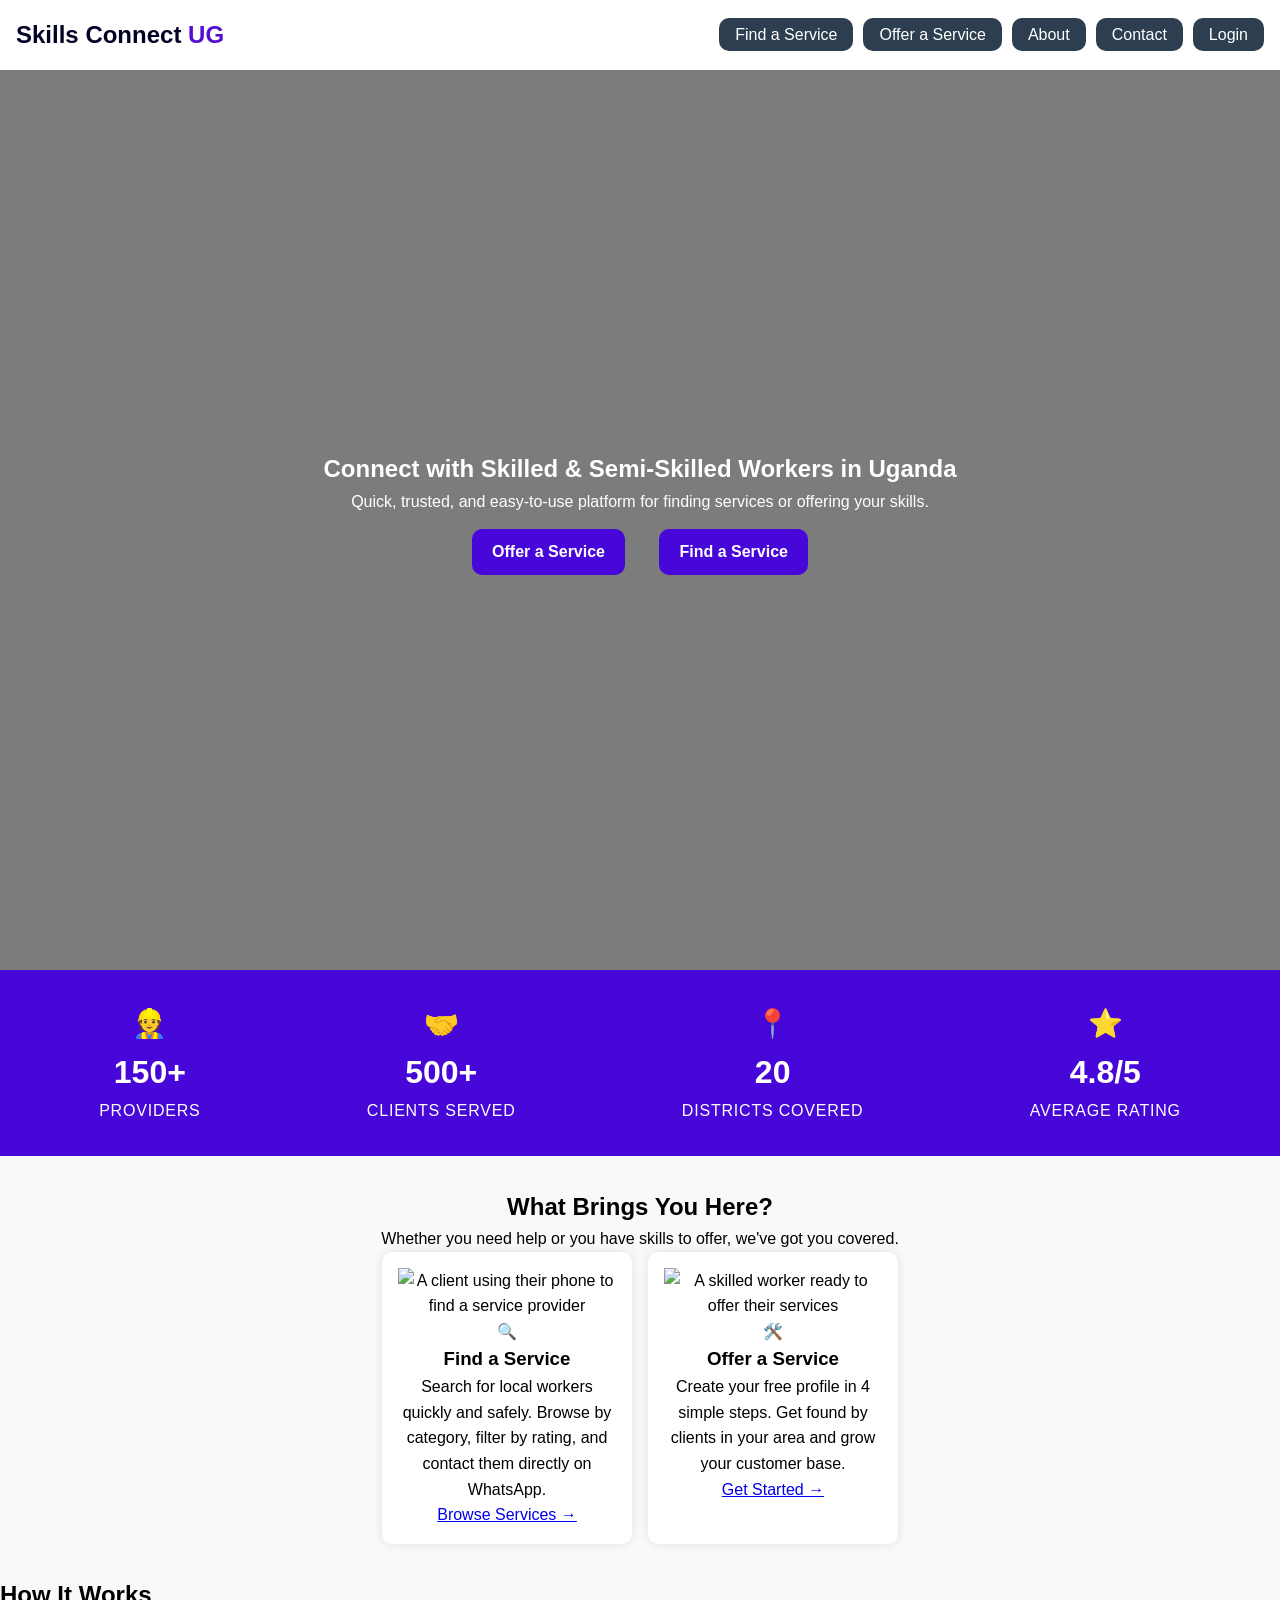
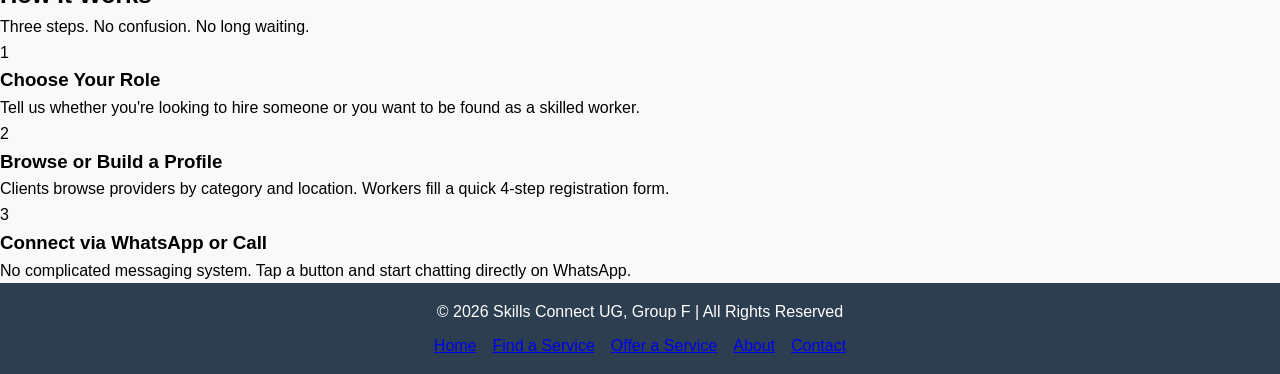
==== index.html @ 14176a13 "initial commit" ====
<!--this tells the browser, that we're using html 5-->
<!DOCTYPE html>

<!--this deals with the language-->
<html lang="en">


<!--this is the head section, it covers the instructions to the search engine 
on how to render our content, most of the content here are not seen or shown but contains 
instructions that appears back at the end-->

<head>

    <!--this ensures that non english letters & emojies are displayed correctly in the browser-->
    <meta charset="UTF-8">

    <!--this ensures that our content is displayed correctly on the mobile browser, making it responsive,
Without it → your mobile layout will look zoomed out and broken.-->
    <meta name="viewport" content="width=device-width, initial-scale=1.0">

    <!--This tag provides a short summary of your webpage.
Search engines like Google often display this text as
 the snippet under your page title in search results.-->
    <meta name="description"
        content="Skills Connect UG — Find trusted skilled and semi-skilled workers in Uganda or register to offer your services.">

    <!--lists important terms related to the website, also helping in SEO context -->
    <meta name="keywords" content="skilled workers Uganda, hire workers Uganda, services Uganda">


    <!--This is the main thing Google shows.
More important than meta description, it appears in the search results-->
    <title>Skills Connect UG</title>

    <!-- Link to external CSS -->
    <link rel="stylesheet" href="css/style.css">
</head>

<!--this is the body section, it covers content 
that the user is going to see in the browser-->

<body>

    <!-- GLOBAL NAVIGATION BAR (VISIBLE ON ALL PAGES) -->
    <header>
        <nav class="global-nav">

            <!-- Logo / Home link left side-->
            <a href="index.html" class="Logo">
                <!--span used to style parts of the logo differently-->
                <span class="connect">Skills Connect</span>
                <span class="ug">UG</span>
            </a>

            <!--navigation links rigt side-->
            <ul class="nav-links">

                <!--each li item represents a navigation option-->
                <li>
                    <a href="#" class="service">Find a Service</a>
                </li>

                <li>
                    <a href="#" class="service">Offer a Service</a>
                </li>

                <li>
                    <a href="about.html" class="service">About</a>
                </li>

                <li>
                    <a href="contact.html" class="service">Contact</a>
                </li>

                <li>
                    <a href="login.html" class="service">Login</a>
                </li>

            </ul>
        </nav>
    </header>

    <!-- ============================ -->
    <!-- HERO SECTION -->
    <!-- ============================ -->
    <section class="hero">
        <!-- Background slides (NEW) -->
        <div class="slides">
            <div class="slide" style="background-image: url('img/hero/hero1.jpg');"></div>
            <div class="slide" style="background-image: url('img/hero/hero2.jpg');"></div>
            <div class="slide" style="background-image: url('img/hero/hero3.jpg');"></div>
        </div>

        <!-- Hero text content (UNCHANGED) -->
        <div class="hero-text">
            <h1>Connect with Skilled & Semi-Skilled Workers in Uganda</h1>
            <p>Quick, trusted, and easy-to-use platform for finding services or offering your skills.</p>

            <div class="hero-buttons">
                <a href="#" class="btn">Offer a Service</a>
                <a href="#" class="btn">Find a Service</a>
            </div>
        </div>
    </section>


    <!-- ============================ -->
    <!-- STATISTICS / TRUST SECTION -->
    <!-- ============================ -->
    <section class="stats">
        <div class="stat">
            <span class="stat-icon" aria-hidden="true">👷</span>
            <h3>150+</h3>
            <p class="label">Providers</p>
        </div>
        <div class="stat">
            <span class="stat-icon" aria-hidden="true">🤝</span>
            <h3>500+</h3>
            <p class="label">Clients Served</p>
        </div>
        <div class="stat">
            <span class="stat-icon" aria-hidden="true">📍</span>
            <h3>20</h3>
            <p class="label">Districts Covered</p>
        </div>
        <div class="stat">
            <span class="stat-icon" aria-hidden="true">⭐</span>
            <h3>4.8/5</h3>
            <p class="label">Average Rating</p>
        </div>
    </section>

    <section class="roles" aria-label="Choose your role">
        <h2>What Brings You Here?</h2>
        <p class="section-subheading">Whether you need help or you have skills to offer, we've got you covered.</p>

        <div class="role-cards">

            <!-- ── Card 1: Find a Service ───────────────────── -->
            <article class="role-card" aria-label="Find a service">
                <!--
                                IMAGE PLACEHOLDER:
                                Save to: img/roles/find-service.jpg
                                Suggested photo: A client looking at a phone, or someone greeting a worker at their door.
                                Recommended size: 400×300px, JPEG
                            -->
                <div class="role-card-img-wrap">
                    <img src="img/roles/find-service.jpg" alt="A client using their phone to find a service provider"
                        width="400" height="250" loading="lazy">
                    <!-- loading="lazy" defers off-screen image loading — saves data -->
                </div>
                <div class="role-card-body">
                    <!-- ICON PLACEHOLDER: e.g. magnifying glass icon (search.svg) -->
                    <span class="role-icon" aria-hidden="true">🔍</span>
                    <h3>Find a Service</h3>
                    <p>Search for local workers quickly and safely. Browse by category, filter by rating, and
                        contact them directly on WhatsApp.</p>
                    <a href="find-service.html" class="btn-card">Browse Services →</a>
                </div>
            </article>

            <!-- ── Card 2: Offer a Service ──────────────────── -->
            <article class="role-card" aria-label="Offer a service">
                <!--
                                IMAGE PLACEHOLDER:
                                Save to: img/roles/offer-service.jpg
                                Suggested photo: A worker with tools or in uniform, looking confident.
                                Recommended size: 400×300px, JPEG
                            -->
                <div class="role-card-img-wrap">
                    <img src="img/roles/offer-service.jpg" alt="A skilled worker ready to offer their services"
                        width="400" height="250" loading="lazy">
                </div>
                <div class="role-card-body">
                    <!-- ICON PLACEHOLDER: e.g. briefcase or tools icon (tools.svg) -->
                    <span class="role-icon" aria-hidden="true">🛠️</span>
                    <h3>Offer a Service</h3>
                    <p>Create your free profile in 4 simple steps. Get found by clients in your area and grow your
                        customer base.</p>
                    <a href="offer-service.html" class="btn-card">Get Started →</a>
                </div>
            </article>

        </div>
    </section>


    <!-- ======================================================== -->
    <!-- HOW IT WORKS SECTION                                     -->
    <!-- Three-step visual guide. Helps first-time visitors       -->
    <!-- understand the platform without reading long paragraphs. -->
    <!-- Source: Section 2.1 of coursework doc, "How It Works"    -->
    <!-- ======================================================== -->
    <section class="how-it-works" aria-label="How Skills Connect UG works">
        <h2>How It Works</h2>
        <p class="section-subheading">Three steps. No confusion. No long waiting.</p>

        <ol class="steps-list" role="list">

            <!-- Step 1 -->
            <li class="step">
                <!-- ICON PLACEHOLDER: e.g. hand pointing at two options (choice.svg) -->
                <span class="step-number" aria-hidden="true">1</span>
                <div class="step-content">
                    <h3>Choose Your Role</h3>
                    <p>Tell us whether you're looking to hire someone or you want to be found as a skilled worker.
                    </p>
                </div>
            </li>

            <!-- Step 2 -->
            <li class="step">
                <!-- ICON PLACEHOLDER: e.g. browsing/profile icon (profile.svg) -->
                <span class="step-number" aria-hidden="true">2</span>
                <div class="step-content">
                    <h3>Browse or Build a Profile</h3>
                    <p>Clients browse providers by category and location. Workers fill a quick 4-step registration
                        form.</p>
                </div>
            </li>

            <!-- Step 3 -->
            <li class="step">
                <!-- ICON PLACEHOLDER: e.g. WhatsApp logo or phone icon (whatsapp.svg) -->
                <span class="step-number" aria-hidden="true">3</span>
                <div class="step-content">
                    <h3>Connect via WhatsApp or Call</h3>
                    <p>No complicated messaging system. Tap a button and start chatting directly on WhatsApp.</p>
                </div>
            </li>

        </ol>
    </section>


    <!-- ============================ -->
    <!-- FOOTER -->
    <!-- ============================ -->
    <footer>
        <p>&copy; 2026 Skills Connect UG, Group F | All Rights Reserved</p>
        <ul class="footer-links">
            <li><a href="index.html">Home</a></li>
            <li><a href="find-service.html">Find a Service</a></li>
            <li><a href="offer-service.html">Offer a Service</a></li>
            <li><a href="about.html">About</a></li>
            <li><a href="contact.html">Contact</a></li>
        </ul>
    </footer>

</body>

</html>
---- css/style.css ----
/* ==================================== */
/* GLOBAL STYLES */
/* ==================================== */

* {
    margin: 0;
    padding: 0;
    box-sizing: border-box;
}

body {
    font-family: Arial, sans-serif;
    line-height: 1.6;
    background-color: #f9f9f9;
    padding-top: 70px;
}

/*  navigation section */


.global-nav {
    /* makes nav a flex container, puts logo & menu on one line */
    display: flex;

    /* Pushes logo left & nav-links right */
    justify-content: space-between;

    /* Aligns everything vertically */
    align-items: center;
    padding: 1rem;


    position: fixed;

    /* it tells the where sticking begins from */
    top: 0;
    left: 0;
    width: 100%;

    /* this keeps the sticked part above other elemnts */
    z-index: 9999;

    /* prevents content showing through */
    background: white;
}

.nav-links {
    /* removes bullet points */
    list-style: none;

    /* makes items sit in a row */
    display: flex;

    /* adds space in between items */
    gap: 10px;
}

/* logo styling */
.Logo {
    text-decoration: none;
    font-size: 1.5rem;
    font-weight: bold;
}

/* style skills connect part */
.connect {
    color: rgb(2, 2, 37);
}

/* style ug part differently */
.ug {
    color: rgb(132, 100, 206);
}

/* style the links like a button */
.service {
    padding: 0.5rem 1rem;
    background: #2c3e50;
    color: white;
    text-decoration: none;
    border-radius: 10px;
}

/* ==================================== */
/* HERO SECTION */


.hero {
    position: relative;
    height: 100vh;
    /* Full screen */
    color: #fff;
    z-index: 0;
    display: flex;
    align-items: center;
    justify-content: center;
}

/* Slides container*/
.slides {
    position: absolute;
    width: 100%;
    height: 100%;
    z-index: 0;
}

/* Each slide */
.slide {
    position: absolute;
    width: 100%;
    height: 100%;
    background-size: cover;
    background-position: center;
    opacity: 0;
    animation: fade 12s infinite;
}

/*Delay for each image*/
.slide:nth-child(1) {
    animation-delay: 0s;
}

.slide:nth-child(2) {
    animation-delay: 4s;
}

.slide:nth-child(3) {
    animation-delay: 8s;
}

/* Fade animation */
@keyframes fade {
    0% {
        opacity: 0;
    }

    10% {
        opacity: 1;
    }

    30% {
        opacity: 1;
    }

    40% {
        opacity: 0;
    }

    100% {
        opacity: 0;
    }
}

/* Dark overlay for readability, where by it adds a darkened 
layer onto the images to make them readable */

/* this is a psuedo-element */
.hero::after {
    content: "";
    position: absolute;
    width: 100%;
    height: 100%;
    top: 0;
    left: 0;
    background: rgba(0, 0, 0, 0.5);
    z-index: 1;
}

/* Hero text */
.hero-text {
    position: relative;
    z-index: 2;
    text-align: center;
    /*   display: flex;
    justify-content: center;
    align-items: center;

    /* Above slides+overlay 
    top: 50%;
    transform: translateY(-50%);
    text-align: center;
    padding: 0 1rem; */
}

.btn {
    background: rgb(70, 7, 216);
    color: white;
    padding: 10px 20px;
    text-decoration: none;
    border-radius: 10px;
    gap: 20px;
    width: auto;
    height: auto;
    margin: 15px;
    display: inline-block;
    font-weight: 700;
    text-align: center;
    /*  transition: all 0.3s ease; */
}

/* ==================================== */
/* ROLE CARDS SECTION */
/* ==================================== */

.roles {
    padding: 2rem 1rem;
    text-align: center;
}

.role-cards {
    display: flex;
    gap: 1rem;
    flex-wrap: wrap;
    justify-content: center;
}

.role-card {
    background: #fff;
    border-radius: 10px;
    padding: 1rem;
    width: 250px;
    box-shadow: 0 0 10px rgba(0, 0, 0, 0.1);
}

/* ==================================== */
/* STATISTICS SECTION */
/* ==================================== */

.stats {
    display: flex;
    justify-content: space-around;
    padding: 2rem 1rem;
    background: rgb(70, 7, 216);
    text-align: center;
}

.stats .stat h3 {
    font-size: 2rem;
    color: white;
}

.stats .stat p {
    font-size: 1rem;
    color: white;
}

.stat-icon {
    font-weight: 700;
    font-size: 1.75rem;
    display: block;
}

.label {
    font-weight: 500;
    margin-bottom: 0;
    text-transform: uppercase;
    letter-spacing: 0.05em;
}

/* ==================================== */
/* FOOTER */
/* ==================================== */

footer {
    background-color: #2c3e50;
    color: #fff;
    text-align: center;
    padding: 1rem;
}

footer .footer-links {
    list-style: none;
    display: flex;
    justify-content: center;
    gap: 1rem;
    margin-top: 0.5rem;
}

.Connect {
    color: rgb(2, 34, 34);
}

.ug {
    color: rgb(83, 15, 209);
}
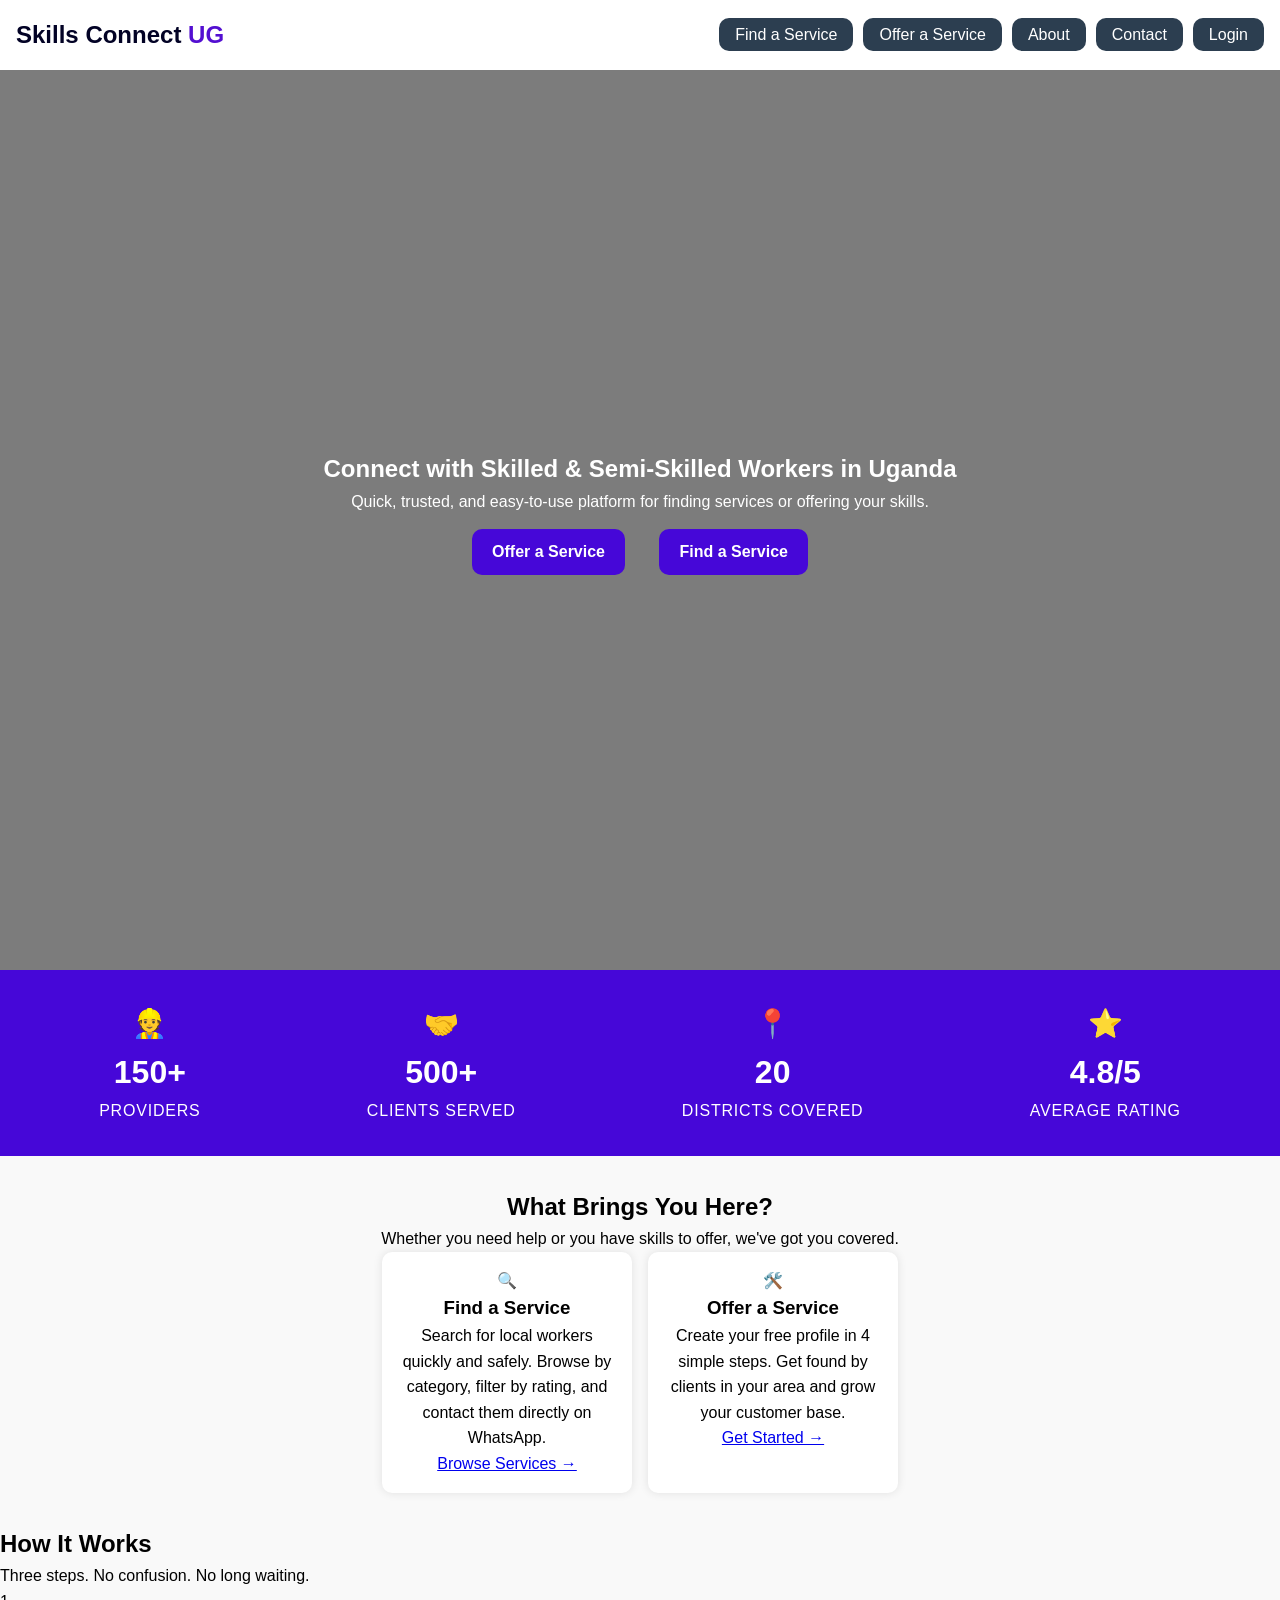
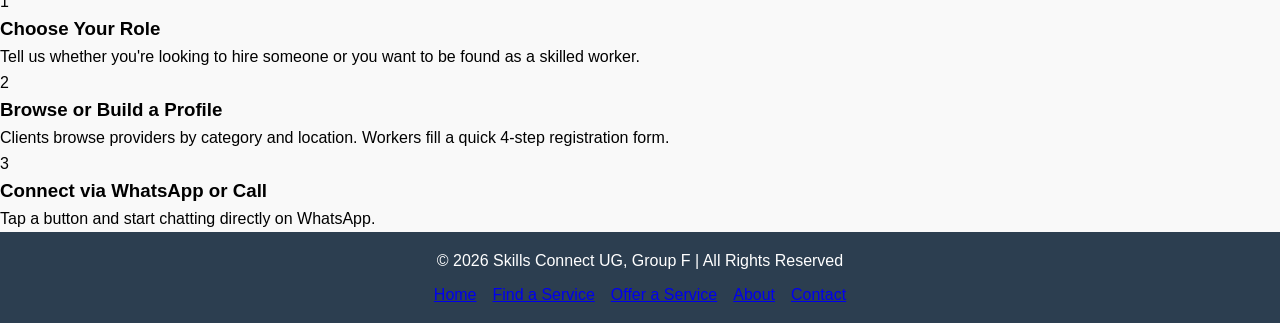
==== commit e9aca2d4: "Added completed pages and navbar integration" ====
--- a/index.html
+++ b/index.html
@@ -57,11 +57,11 @@
 
                 <!--each li item represents a navigation option-->
                 <li>
-                    <a href="#" class="service">Find a Service</a>
-                </li>
-
-                <li>
-                    <a href="#" class="service">Offer a Service</a>
+                    <a href="find.html" class="service" link>Find a Service</a>
+                </li>
+
+                <li>
+                    <a href="offer.html" class="service">Offer a Service</a>
                 </li>
 
                 <li>
@@ -80,18 +80,18 @@
         </nav>
     </header>
 
-    <!-- ============================ -->
+
     <!-- HERO SECTION -->
-    <!-- ============================ -->
+
     <section class="hero">
-        <!-- Background slides (NEW) -->
+        <!-- Background slides  -->
         <div class="slides">
             <div class="slide" style="background-image: url('img/hero/hero1.jpg');"></div>
             <div class="slide" style="background-image: url('img/hero/hero2.jpg');"></div>
             <div class="slide" style="background-image: url('img/hero/hero3.jpg');"></div>
         </div>
 
-        <!-- Hero text content (UNCHANGED) -->
+        <!-- Hero text content -->
         <div class="hero-text">
             <h1>Connect with Skilled & Semi-Skilled Workers in Uganda</h1>
             <p>Quick, trusted, and easy-to-use platform for finding services or offering your skills.</p>
@@ -104,9 +104,8 @@
     </section>
 
 
-    <!-- ============================ -->
-    <!-- STATISTICS / TRUST SECTION -->
-    <!-- ============================ -->
+    <!-- STATISTICS  TRUST SECTION -->
+
     <section class="stats">
         <div class="stat">
             <span class="stat-icon" aria-hidden="true">👷</span>
@@ -136,61 +135,40 @@
 
         <div class="role-cards">
 
-            <!-- ── Card 1: Find a Service ───────────────────── -->
+            <!--  Card 1: Find a Service -->
+
+            <!--This is a standalone content block (article), styled as a role card, 
+            and it represents ‘Offer a service’ for accessibility tools.-->
             <article class="role-card" aria-label="Find a service">
-                <!--
-                                IMAGE PLACEHOLDER:
-                                Save to: img/roles/find-service.jpg
-                                Suggested photo: A client looking at a phone, or someone greeting a worker at their door.
-                                Recommended size: 400×300px, JPEG
-                            -->
-                <div class="role-card-img-wrap">
-                    <img src="img/roles/find-service.jpg" alt="A client using their phone to find a service provider"
-                        width="400" height="250" loading="lazy">
-                    <!-- loading="lazy" defers off-screen image loading — saves data -->
-                </div>
+
                 <div class="role-card-body">
-                    <!-- ICON PLACEHOLDER: e.g. magnifying glass icon (search.svg) -->
                     <span class="role-icon" aria-hidden="true">🔍</span>
                     <h3>Find a Service</h3>
                     <p>Search for local workers quickly and safely. Browse by category, filter by rating, and
                         contact them directly on WhatsApp.</p>
-                    <a href="find-service.html" class="btn-card">Browse Services →</a>
+                    <a href="find.html" class="btn-card">Browse Services →</a>
                 </div>
             </article>
 
-            <!-- ── Card 2: Offer a Service ──────────────────── -->
+            <!-- Card 2: Offer a Service -->
+
+            <!--This is a standalone content block (article), styled as a role card, 
+             and it represents ‘Offer a service’ for accessibility tools.-->
             <article class="role-card" aria-label="Offer a service">
-                <!--
-                                IMAGE PLACEHOLDER:
-                                Save to: img/roles/offer-service.jpg
-                                Suggested photo: A worker with tools or in uniform, looking confident.
-                                Recommended size: 400×300px, JPEG
-                            -->
-                <div class="role-card-img-wrap">
-                    <img src="img/roles/offer-service.jpg" alt="A skilled worker ready to offer their services"
-                        width="400" height="250" loading="lazy">
-                </div>
+
                 <div class="role-card-body">
-                    <!-- ICON PLACEHOLDER: e.g. briefcase or tools icon (tools.svg) -->
                     <span class="role-icon" aria-hidden="true">🛠️</span>
                     <h3>Offer a Service</h3>
                     <p>Create your free profile in 4 simple steps. Get found by clients in your area and grow your
                         customer base.</p>
-                    <a href="offer-service.html" class="btn-card">Get Started →</a>
+                    <a href="offer.html" class="btn-card">Get Started →</a>
                 </div>
             </article>
 
         </div>
     </section>
 
-
-    <!-- ======================================================== -->
-    <!-- HOW IT WORKS SECTION                                     -->
-    <!-- Three-step visual guide. Helps first-time visitors       -->
-    <!-- understand the platform without reading long paragraphs. -->
-    <!-- Source: Section 2.1 of coursework doc, "How It Works"    -->
-    <!-- ======================================================== -->
+    <!-- how it works section-->
     <section class="how-it-works" aria-label="How Skills Connect UG works">
         <h2>How It Works</h2>
         <p class="section-subheading">Three steps. No confusion. No long waiting.</p>
@@ -225,7 +203,7 @@
                 <span class="step-number" aria-hidden="true">3</span>
                 <div class="step-content">
                     <h3>Connect via WhatsApp or Call</h3>
-                    <p>No complicated messaging system. Tap a button and start chatting directly on WhatsApp.</p>
+                    <p>Tap a button and start chatting directly on WhatsApp.</p>
                 </div>
             </li>
 
@@ -233,15 +211,14 @@
     </section>
 
 
-    <!-- ============================ -->
     <!-- FOOTER -->
-    <!-- ============================ -->
+
     <footer>
         <p>&copy; 2026 Skills Connect UG, Group F | All Rights Reserved</p>
         <ul class="footer-links">
             <li><a href="index.html">Home</a></li>
-            <li><a href="find-service.html">Find a Service</a></li>
-            <li><a href="offer-service.html">Offer a Service</a></li>
+            <li><a href="find.html">Find a Service</a></li>
+            <li><a href="offer.html">Offer a Service</a></li>
             <li><a href="about.html">About</a></li>
             <li><a href="contact.html">Contact</a></li>
         </ul>
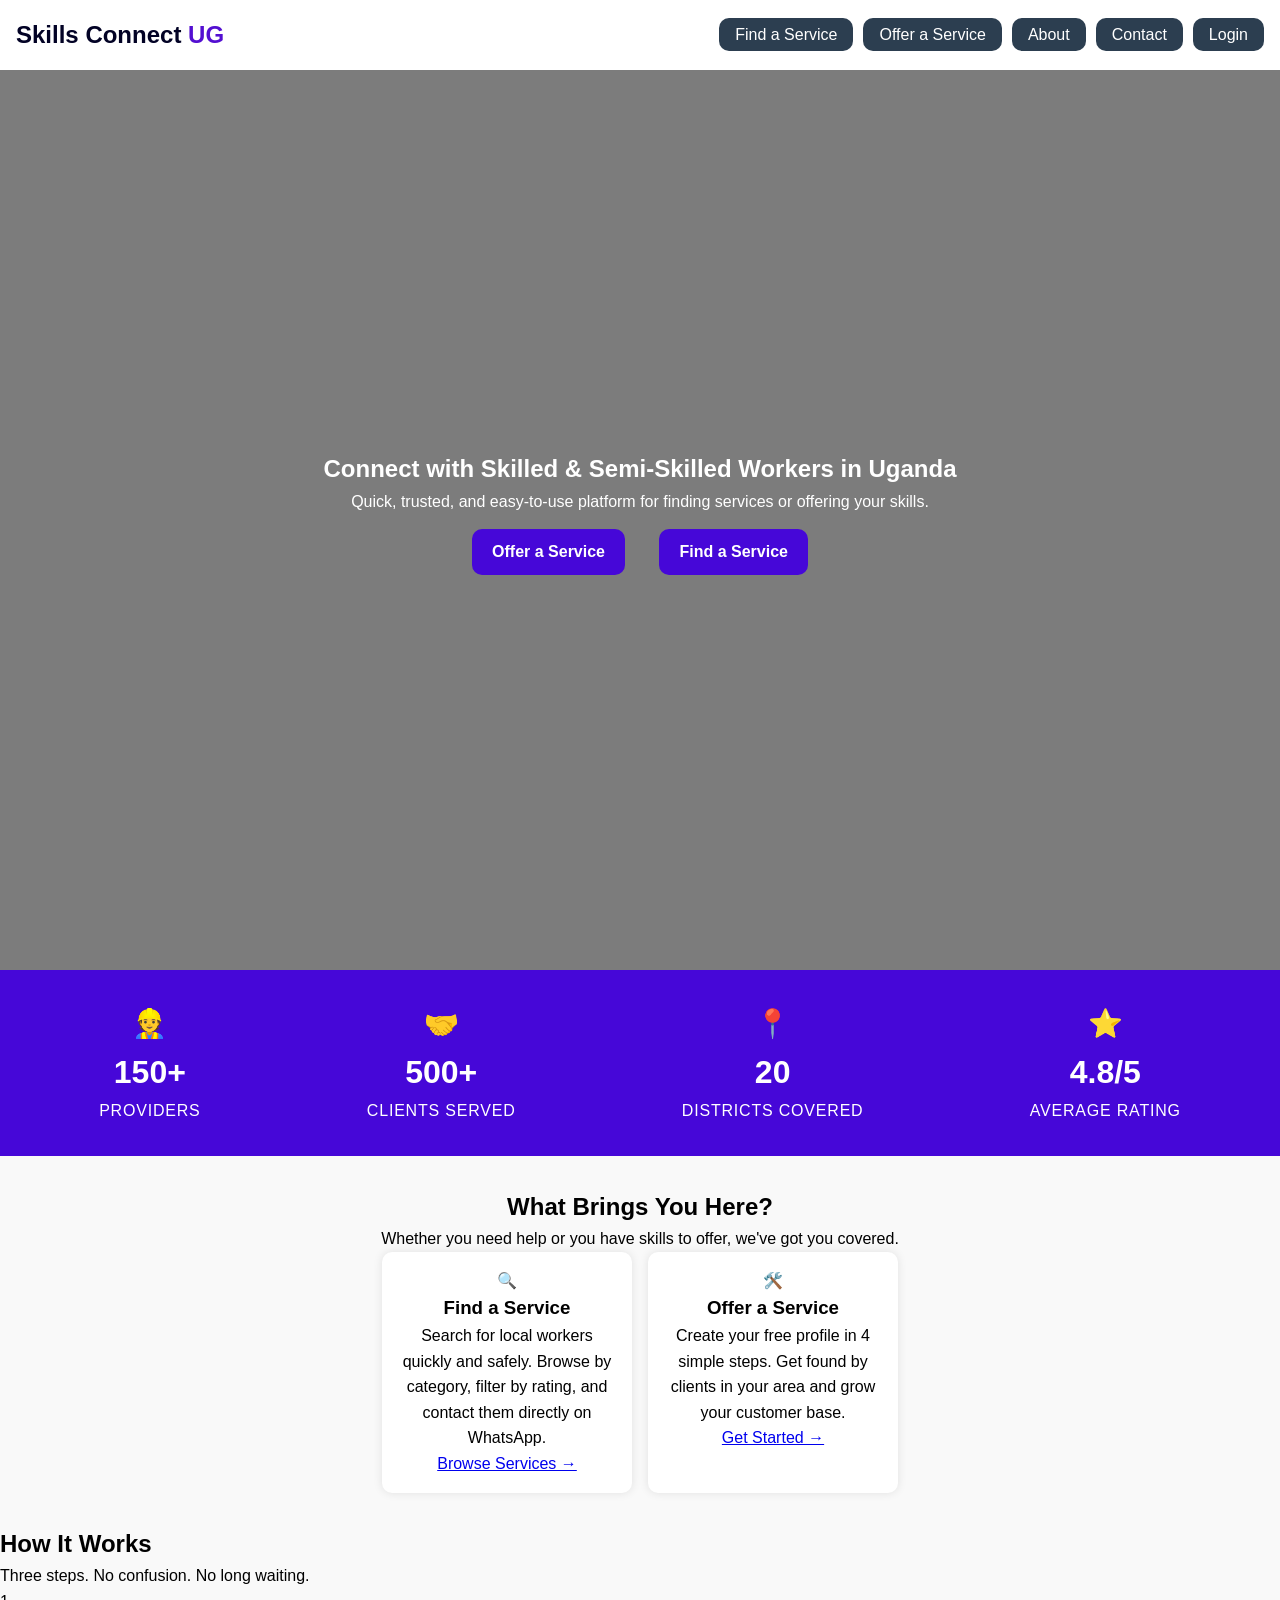
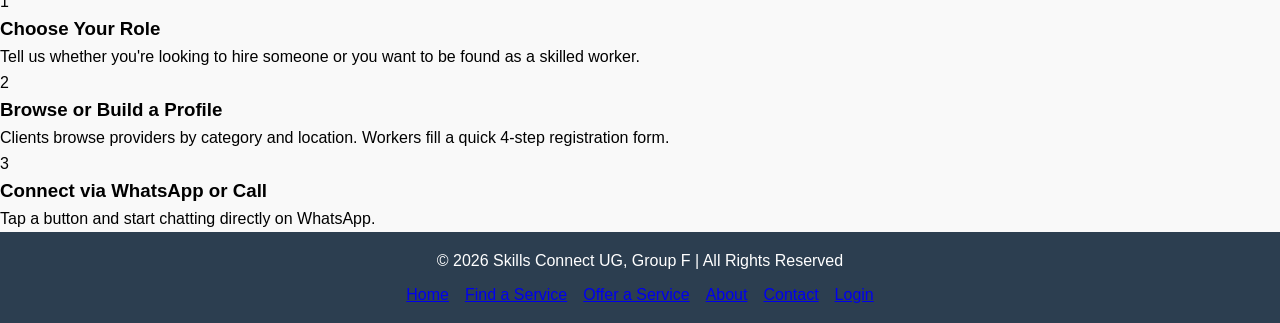
==== commit f9f12a5b: "changes in the linked files form the homepage" ====
--- a/index.html
+++ b/index.html
@@ -221,6 +221,7 @@
             <li><a href="offer.html">Offer a Service</a></li>
             <li><a href="about.html">About</a></li>
             <li><a href="contact.html">Contact</a></li>
+            <li><a href="login.html">Login</a></li>
         </ul>
     </footer>
 
